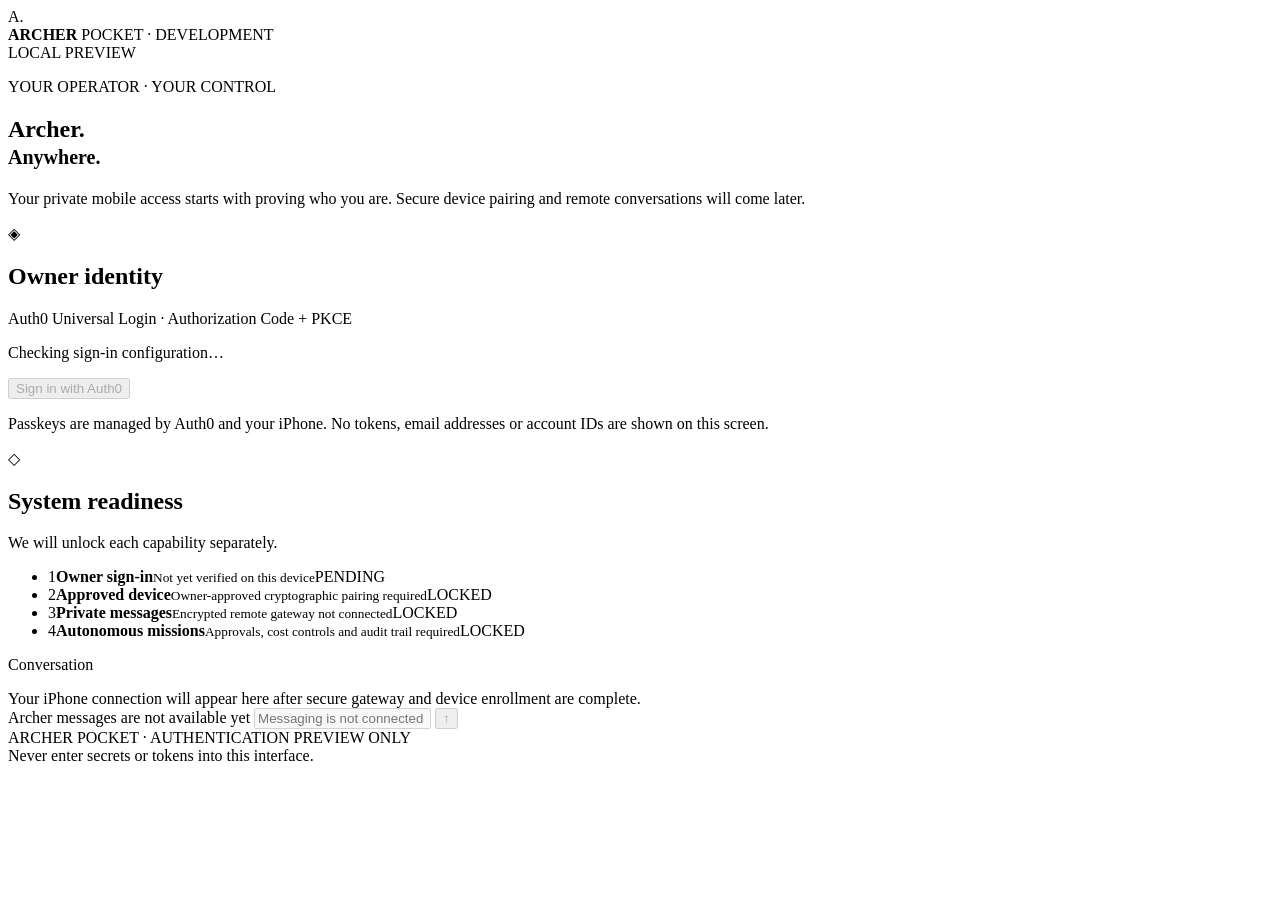
==== web/archer-pocket/index.html @ da7c4a18 "Add offline-safe Archer Pocket PWA shell with no gateway calls or stored secrets" ====
<!doctype html>
<html lang="en">
<head>
  <meta charset="utf-8">
  <meta name="viewport" content="width=device-width,initial-scale=1,viewport-fit=cover">
  <meta name="theme-color" content="#07111b">
  <meta name="apple-mobile-web-app-capable" content="yes">
  <meta name="apple-mobile-web-app-status-bar-style" content="black-translucent">
  <meta name="apple-mobile-web-app-title" content="Archer Pocket">
  <meta name="description" content="Archer Pocket: private owner sign-in preview.">
  <meta http-equiv="Content-Security-Policy" content="default-src 'none'; base-uri 'self'; script-src 'self' https://cdn.auth0.com; style-src 'self'; connect-src 'self' https://dev-113ic41kxj7zpeb8.us.auth0.com; frame-src https://dev-113ic41kxj7zpeb8.us.auth0.com; img-src 'self' data:; manifest-src 'self'; form-action https://dev-113ic41kxj7zpeb8.us.auth0.com; object-src 'none'; upgrade-insecure-requests">
  <title>Archer Pocket · Owner preview</title>
  <link rel="manifest" href="./manifest.webmanifest">
  <link rel="icon" type="image/svg+xml" href="./assets/archer-icon.svg">
  <link rel="stylesheet" href="./styles.css">
</head>
<body>
  <main class="app-shell">
    <header class="app-header">
      <div class="brand-mark" aria-hidden="true">A<span>.</span></div>
      <div class="brand">
        <strong>ARCHER</strong>
        <span>POCKET · DEVELOPMENT</span>
      </div>
      <span class="status-pill" id="connectionBadge">LOCAL PREVIEW</span>
    </header>

    <section class="hero" aria-labelledby="heroTitle">
      <div class="orb-stage" aria-hidden="true"><div class="orb-glow"></div><div class="orb"></div></div>
      <p class="eyebrow">YOUR OPERATOR · YOUR CONTROL</p>
      <h1 id="heroTitle">Archer<span>.</span><br><small>Anywhere.</small></h1>
      <p class="intro">Your private mobile access starts with proving who you are. Secure device pairing and remote conversations will come later.</p>
    </section>

    <section class="identity-panel" aria-labelledby="identityTitle">
      <div class="section-heading">
        <span class="section-icon" aria-hidden="true">◈</span>
        <div><h2 id="identityTitle">Owner identity</h2><p>Auth0 Universal Login · Authorization Code + PKCE</p></div>
      </div>
      <p id="identityMessage" class="identity-message" role="status" aria-live="polite">Checking sign-in configuration…</p>
      <div class="actions">
        <button id="signInButton" type="button" class="button primary" disabled>Sign in with Auth0</button>
        <button id="signOutButton" type="button" class="button secondary" disabled hidden>Sign out</button>
      </div>
      <p class="note">Passkeys are managed by Auth0 and your iPhone. No tokens, email addresses or account IDs are shown on this screen.</p>
    </section>

    <section class="capability-panel" aria-labelledby="featuresTitle">
      <div class="section-heading">
        <span class="section-icon" aria-hidden="true">◇</span>
        <div><h2 id="featuresTitle">System readiness</h2><p>We will unlock each capability separately.</p></div>
      </div>
      <ul class="capability-list">
        <li><span class="circle">1</span><span><strong>Owner sign-in</strong><small id="authCapability">Not yet verified on this device</small></span><span id="authTag" class="capability-tag">PENDING</span></li>
        <li><span class="circle">2</span><span><strong>Approved device</strong><small>Owner-approved cryptographic pairing required</small></span><span class="capability-tag">LOCKED</span></li>
        <li><span class="circle">3</span><span><strong>Private messages</strong><small>Encrypted remote gateway not connected</small></span><span class="capability-tag">LOCKED</span></li>
        <li><span class="circle">4</span><span><strong>Autonomous missions</strong><small>Approvals, cost controls and audit trail required</small></span><span class="capability-tag">LOCKED</span></li>
      </ul>
    </section>

    <section class="future-message" aria-label="Messaging preview">
      <p>Conversation</p>
      <div class="preview-bubble">Your iPhone connection will appear here after secure gateway and device enrollment are complete.</div>
      <div class="disabled-composer">
        <label class="sr-only" for="disabledMessage">Archer messages are not available yet</label>
        <input id="disabledMessage" value="" placeholder="Messaging is not connected" disabled>
        <button disabled aria-label="Messaging unavailable">↑</button>
      </div>
    </section>
    <footer>ARCHER POCKET · AUTHENTICATION PREVIEW ONLY<br>Never enter secrets or tokens into this interface.</footer>
  </main>
  <script src="./config.js"></script>
  <script src="https://cdn.auth0.com/js/auth0-spa-js/2.30/auth0-spa-js.production.js"></script>
  <script src="./app.js" defer></script>
</body>
</html>
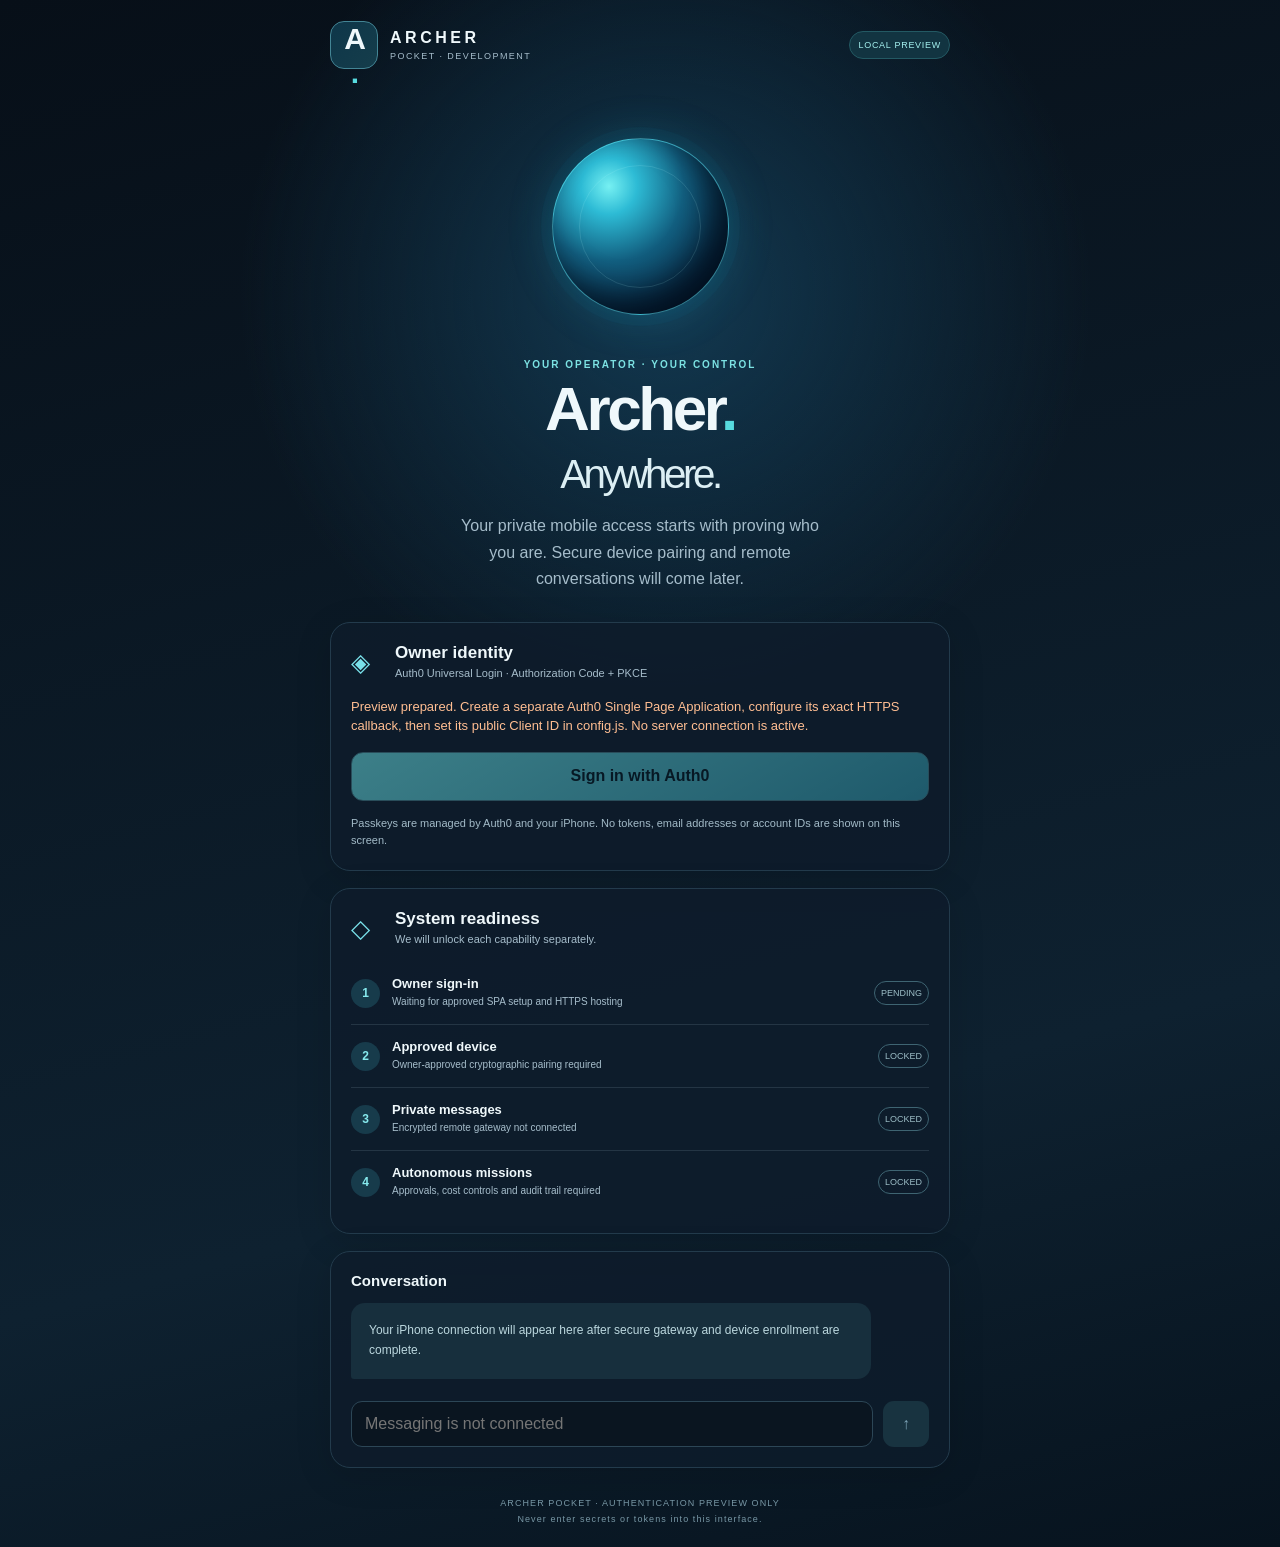
==== commit 8bdded8a: "Fix Auth0 tenant 1l3 vs 113 typo in Archer Pocket login" ====
--- a/web/archer-pocket/index.html
+++ b/web/archer-pocket/index.html
@@ -8,7 +8,7 @@
   <meta name="apple-mobile-web-app-status-bar-style" content="black-translucent">
   <meta name="apple-mobile-web-app-title" content="Archer Pocket">
   <meta name="description" content="Archer Pocket: private owner sign-in preview.">
-  <meta http-equiv="Content-Security-Policy" content="default-src 'none'; base-uri 'self'; script-src 'self' https://cdn.auth0.com; style-src 'self'; connect-src 'self' https://dev-113ic41kxj7zpeb8.us.auth0.com; frame-src https://dev-113ic41kxj7zpeb8.us.auth0.com; img-src 'self' data:; manifest-src 'self'; form-action https://dev-113ic41kxj7zpeb8.us.auth0.com; object-src 'none'; upgrade-insecure-requests">
+  <meta http-equiv="Content-Security-Policy" content="default-src 'none'; base-uri 'self'; script-src 'self' https://cdn.auth0.com; style-src 'self'; connect-src 'self' https://dev-1l3ic41kxj7zpeb8.us.auth0.com; frame-src https://dev-1l3ic41kxj7zpeb8.us.auth0.com; img-src 'self' data:; manifest-src 'self'; form-action https://dev-1l3ic41kxj7zpeb8.us.auth0.com; object-src 'none'; upgrade-insecure-requests">
   <title>Archer Pocket · Owner preview</title>
   <link rel="manifest" href="./manifest.webmanifest">
   <link rel="icon" type="image/svg+xml" href="./assets/archer-icon.svg">
--- a/web/archer-pocket/styles.css
+++ b/web/archer-pocket/styles.css
@@ -0,0 +1,55 @@
+:root{color-scheme:dark;--background:#07111b;--panel:#111f2d;--border:#233b4c;--ink:#eff8fb;--muted:#a6bdcb;--accent:#57dbdf;--accent2:#137b92}
+*{box-sizing:border-box}
+html{min-height:100%;background:var(--background)}
+body{margin:0;background:radial-gradient(circle at 52% 19%,#123951 0,transparent 30%),linear-gradient(165deg,#070f18,#0e2130 70%,#07131e);font-family:-apple-system,BlinkMacSystemFont,"Segoe UI",sans-serif;color:var(--ink);min-height:100vh}
+button,input{font:inherit}
+button:focus-visible{outline:3px solid #a5f9ff;outline-offset:3px}
+.app-shell{width:min(100%,660px);margin:0 auto;padding:calc(env(safe-area-inset-top,0px) + 21px) 20px calc(env(safe-area-inset-bottom,0px) + 20px)}
+.app-header{display:flex;align-items:center;gap:12px}
+.brand-mark{display:grid;place-items:center;border:1px solid #438595;width:48px;height:48px;border-radius:14px;font-size:30px;font-weight:800;letter-spacing:-2px;background:linear-gradient(135deg,#0e3649,#153d4b)}
+.brand-mark span,.hero h1 span{color:var(--accent)}
+.brand{display:flex;flex-direction:column;gap:4px}
+.brand strong{font-size:16px;letter-spacing:.22em}
+.brand span{color:var(--muted);font-size:9px;letter-spacing:.16em}
+.status-pill{margin-left:auto;font-size:9px;letter-spacing:.08em;color:#a4f0ef;background:#123441;border:1px solid #235963;padding:8px;border-radius:40px;white-space:nowrap}
+.hero{text-align:center;padding-top:16px}
+.orb-stage{height:195px;position:relative;display:grid;place-items:center}
+.orb-glow{position:absolute;width:195px;height:195px;border-radius:50%;background:radial-gradient(circle,#24bccd2c,transparent 69%);filter:blur(8px)}
+.orb{position:relative;width:142px;height:142px;border:1px solid #68f2fa75;border-radius:50%;background:radial-gradient(circle at 32% 27%,#76f0f2 0,#2dbbd5 16%,#125f80 43%,#061e38 78%,#041523 100%);box-shadow:0 0 46px #20bbdb38,0 0 0 11px #2699b90c,inset -16px -17px 30px #020b17b0}
+.orb:after{content:"";position:absolute;inset:15%;border-radius:50%;border:1px solid #c0ffff20}
+.eyebrow{font-size:10px;color:#7ce2e3;font-weight:700;letter-spacing:.2em}
+.hero h1{font-size:clamp(44px,10vw,62px);letter-spacing:-.055em;line-height:.93;margin:10px 0}
+.hero h1 small{display:inline-block;font-size:.65em;color:#dceff4;font-weight:500}
+.intro{color:var(--muted);font-size:14px;line-height:1.65;max-width:370px;margin:18px auto 30px}
+.identity-panel,.capability-panel,.future-message{border:1px solid var(--border);border-radius:20px;background:#0d1c2bd9;padding:20px;margin-bottom:17px;box-shadow:0 8px 36px #00000022}
+.section-heading{display:flex;align-items:center;gap:12px;margin-bottom:15px}
+.section-heading h2{font-size:17px;margin:0 0 3px}
+.section-heading p{font-size:11px;color:var(--muted);margin:0;line-height:1.4}
+.section-icon{font-size:25px;color:#79e0e9;width:32px}
+.identity-message{font-size:13px;line-height:1.5;color:#cde2ec;min-height:40px;margin:0 0 15px}
+.identity-message.problem{color:#ffbe92}
+.actions{display:flex;gap:9px}
+.button{border-radius:12px;min-height:49px;padding:11px 17px;font-weight:700;border:1px solid #45808b;cursor:pointer}
+.primary{background:linear-gradient(150deg,#6ce3e6,#3098ac);color:#021720;flex:1}
+.secondary{background:#102e3a;color:#e4f6ff;flex:1}
+.button:disabled{opacity:.5;cursor:not-allowed}
+.note{font-size:11px;color:#a3bbc8;line-height:1.6;margin:14px 0 0}
+.capability-list{list-style:none;margin:5px 0 0;padding:0}
+.capability-list li{display:flex;align-items:center;gap:12px;border-top:1px solid #243544;padding:14px 0}
+.capability-list li:first-child{border-top:0}
+.circle{display:grid;place-items:center;width:29px;height:29px;min-width:29px;background:#173b4b;color:#86e9ed;border-radius:50%;font-size:12px;font-weight:700}
+.capability-list strong,.capability-list small{display:block}
+.capability-list strong{font-size:13px}
+.capability-list small{font-size:10px;color:var(--muted);line-height:1.6;margin-top:3px}
+.capability-tag{font-size:9px;border:1px solid #3e6472;border-radius:20px;padding:6px;color:#9cbdc6;margin-left:auto;white-space:nowrap}
+.capability-tag.ready{color:#92e9ca;border-color:#367f72}
+.future-message p{font-weight:700;margin:0 0 14px;font-size:15px}
+.preview-bubble{color:#bbd7de;background:#172f3d;border-radius:14px 14px 14px 3px;padding:18px;font-size:12px;line-height:1.65;max-width:90%}
+.disabled-composer{display:flex;gap:10px;margin-top:22px}
+.disabled-composer input{flex:1;width:0;padding:13px;background:#0a1520;border:1px solid #2c4656;border-radius:11px;color:#cfe1ea}
+.disabled-composer button{width:46px;border:0;border-radius:11px;color:#7ba1b3;background:#183340}
+footer{text-align:center;font-size:9px;line-height:1.8;letter-spacing:.12em;color:#7897a5;padding-top:10px}
+.sr-only{position:absolute;width:1px;height:1px;overflow:hidden;clip:rect(0,0,0,0);white-space:nowrap}
+@media(min-width:600px){.hero{padding-top:35px}.orb-stage{height:245px}.orb{width:177px;height:177px}.intro{font-size:16px}}
+@media(max-width:360px){.app-shell{padding-left:13px;padding-right:13px}.status-pill{font-size:8px}.brand span{font-size:8px}}
+@media(prefers-reduced-motion:reduce){*,*:before,*:after{animation:none!important;transition:none!important}}
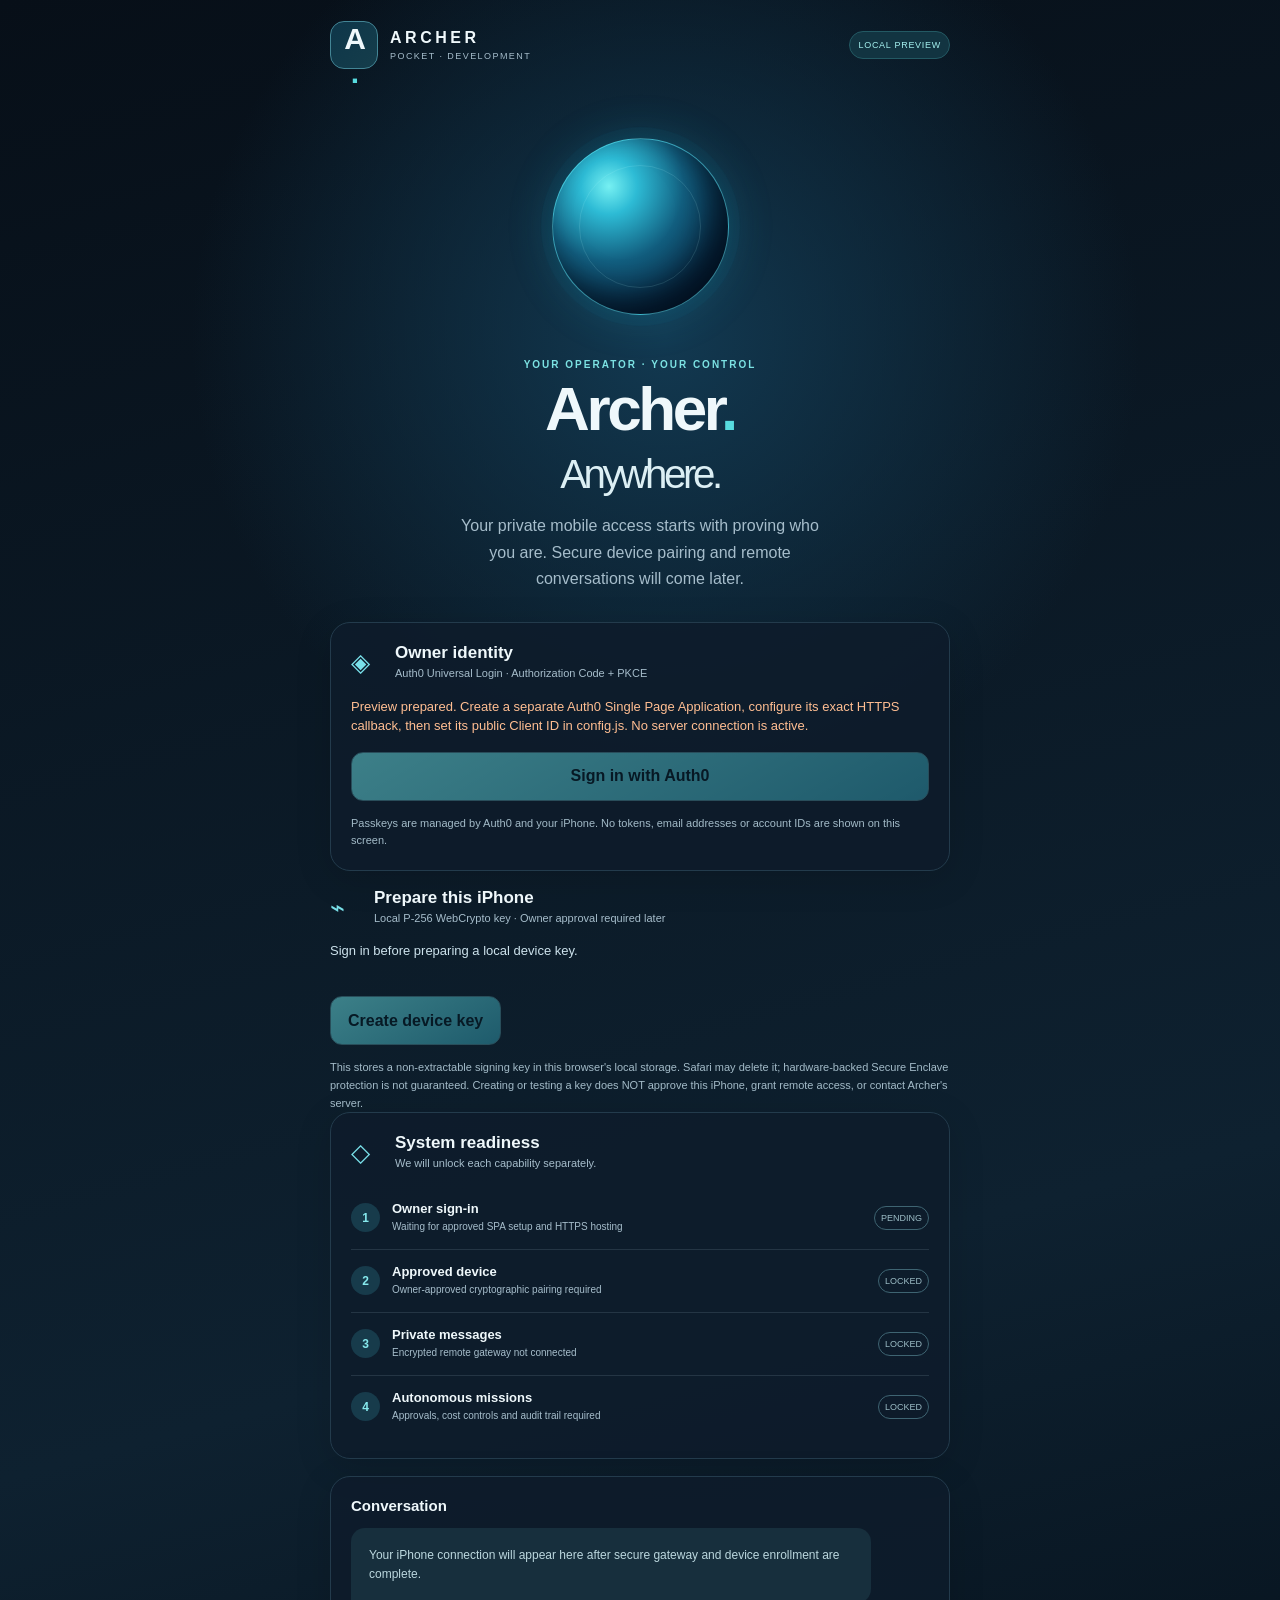
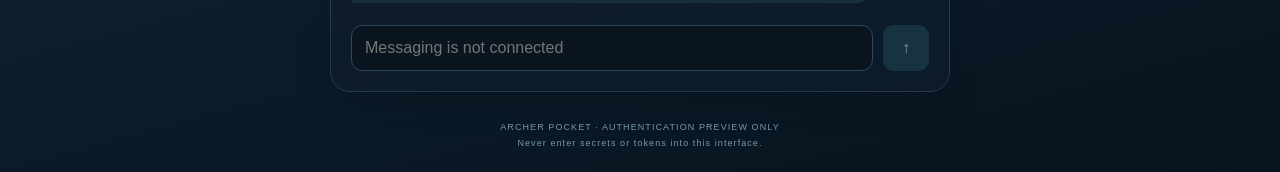
==== commit 9c905446: "Add safe user-initiated device-key preparation UI and offline cryptographic checks" ====
--- a/web/archer-pocket/index.html
+++ b/web/archer-pocket/index.html
@@ -45,6 +45,21 @@
       <p class="note">Passkeys are managed by Auth0 and your iPhone. No tokens, email addresses or account IDs are shown on this screen.</p>
     </section>
 
+    <section class="device-panel" aria-labelledby="deviceTitle">
+      <div class="section-heading">
+        <span class="section-icon" aria-hidden="true">⌁</span>
+        <div><h2 id="deviceTitle">Prepare this iPhone</h2><p>Local P-256 WebCrypto key · Owner approval required later</p></div>
+      </div>
+      <p id="deviceKeyStatus" class="identity-message" role="status" aria-live="polite">Sign in before preparing a local device key.</p>
+      <p id="deviceFingerprint" class="device-fingerprint" hidden></p>
+      <div class="device-actions">
+        <button type="button" id="devicePrepareButton" class="button primary" disabled>Create device key</button>
+        <button type="button" id="deviceSelfTestButton" class="button secondary" disabled hidden>Test local proof</button>
+        <button type="button" id="deviceEraseButton" class="button secondary" disabled hidden>Erase local key</button>
+      </div>
+      <p class="note">This stores a non-extractable signing key in this browser's local storage. Safari may delete it; hardware-backed Secure Enclave protection is not guaranteed. Creating or testing a key does NOT approve this iPhone, grant remote access, or contact Archer's server.</p>
+    </section>
+
     <section class="capability-panel" aria-labelledby="featuresTitle">
       <div class="section-heading">
         <span class="section-icon" aria-hidden="true">◇</span>
@@ -52,7 +67,7 @@
       </div>
       <ul class="capability-list">
         <li><span class="circle">1</span><span><strong>Owner sign-in</strong><small id="authCapability">Not yet verified on this device</small></span><span id="authTag" class="capability-tag">PENDING</span></li>
-        <li><span class="circle">2</span><span><strong>Approved device</strong><small>Owner-approved cryptographic pairing required</small></span><span class="capability-tag">LOCKED</span></li>
+        <li><span class="circle">2</span><span><strong>Approved device</strong><small id="deviceCapability">Owner-approved cryptographic pairing required</small></span><span id="deviceTag" class="capability-tag">LOCKED</span></li>
         <li><span class="circle">3</span><span><strong>Private messages</strong><small>Encrypted remote gateway not connected</small></span><span class="capability-tag">LOCKED</span></li>
         <li><span class="circle">4</span><span><strong>Autonomous missions</strong><small>Approvals, cost controls and audit trail required</small></span><span class="capability-tag">LOCKED</span></li>
       </ul>
@@ -71,6 +86,7 @@
   </main>
   <script src="./config.js"></script>
   <script src="https://cdn.auth0.com/js/auth0-spa-js/2.30/auth0-spa-js.production.js"></script>
+  <script src="./device-keys.js" defer></script>
   <script src="./app.js" defer></script>
 </body>
 </html>
